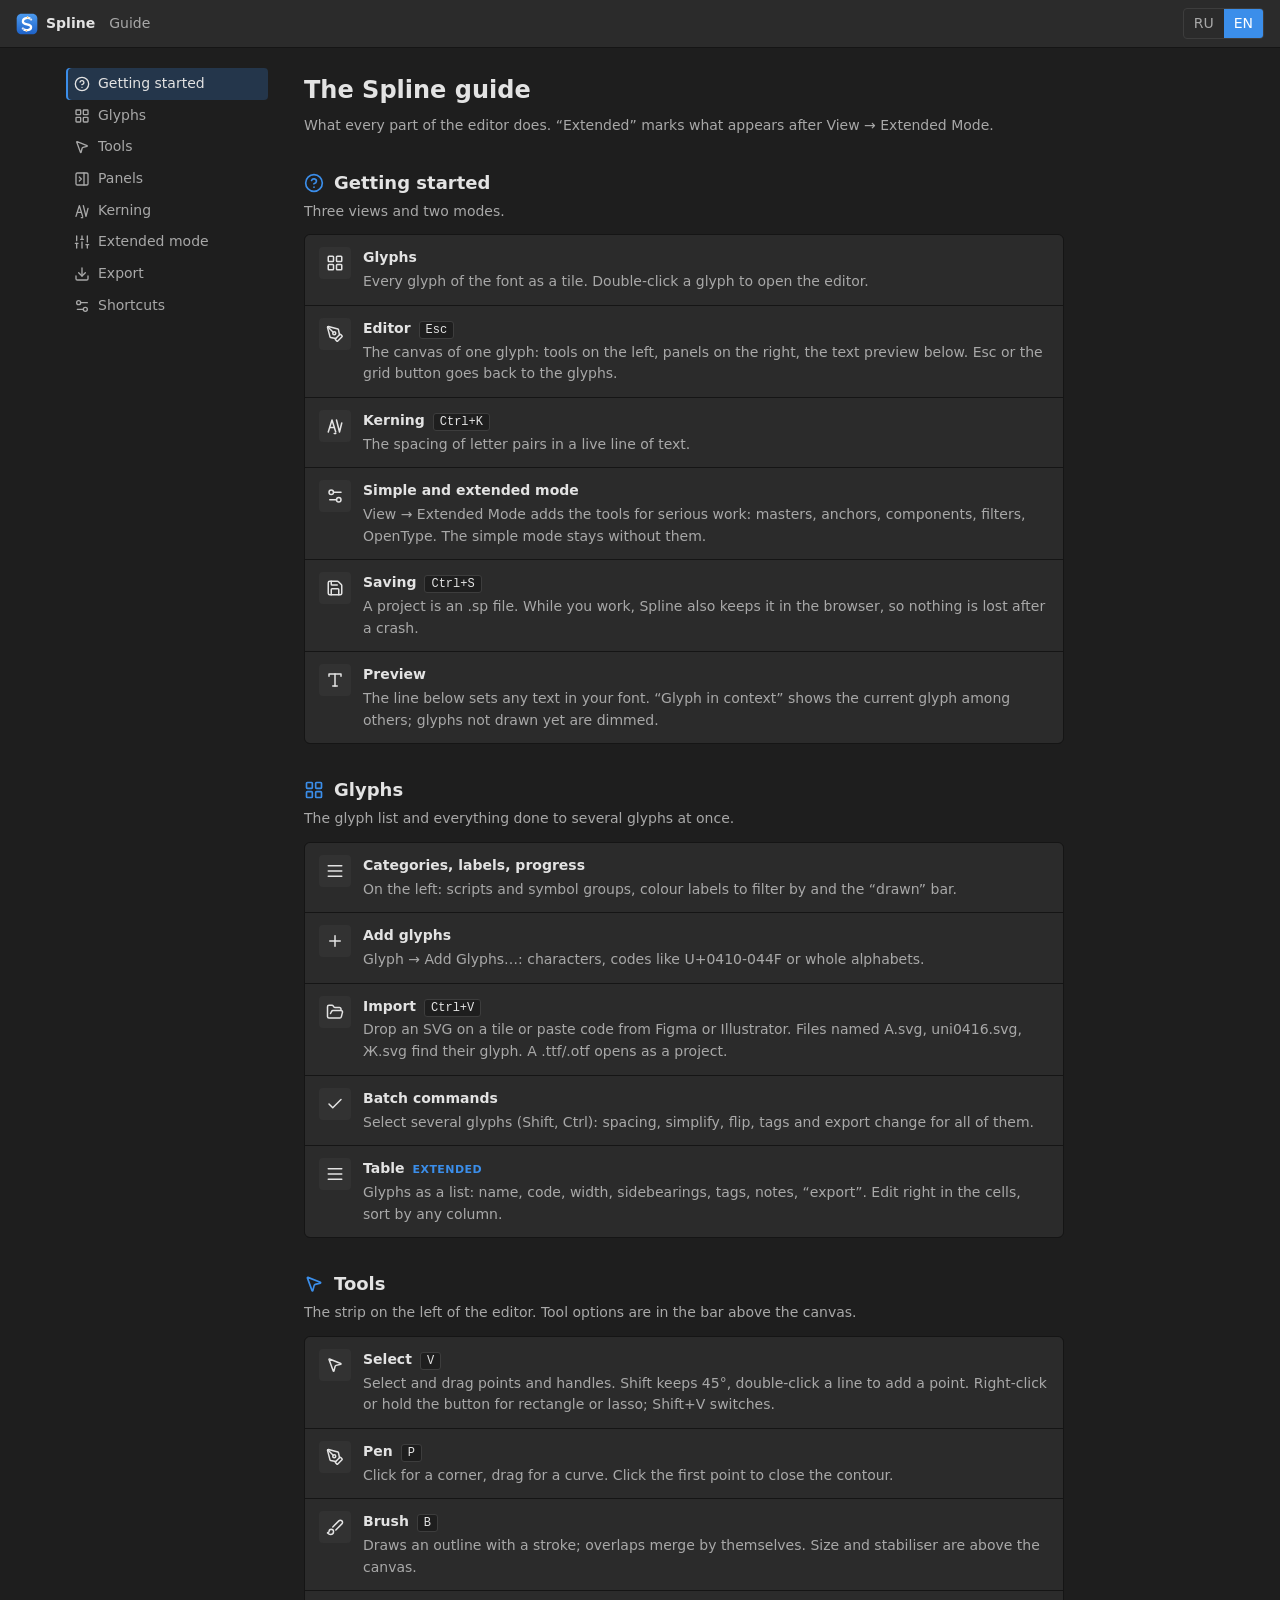
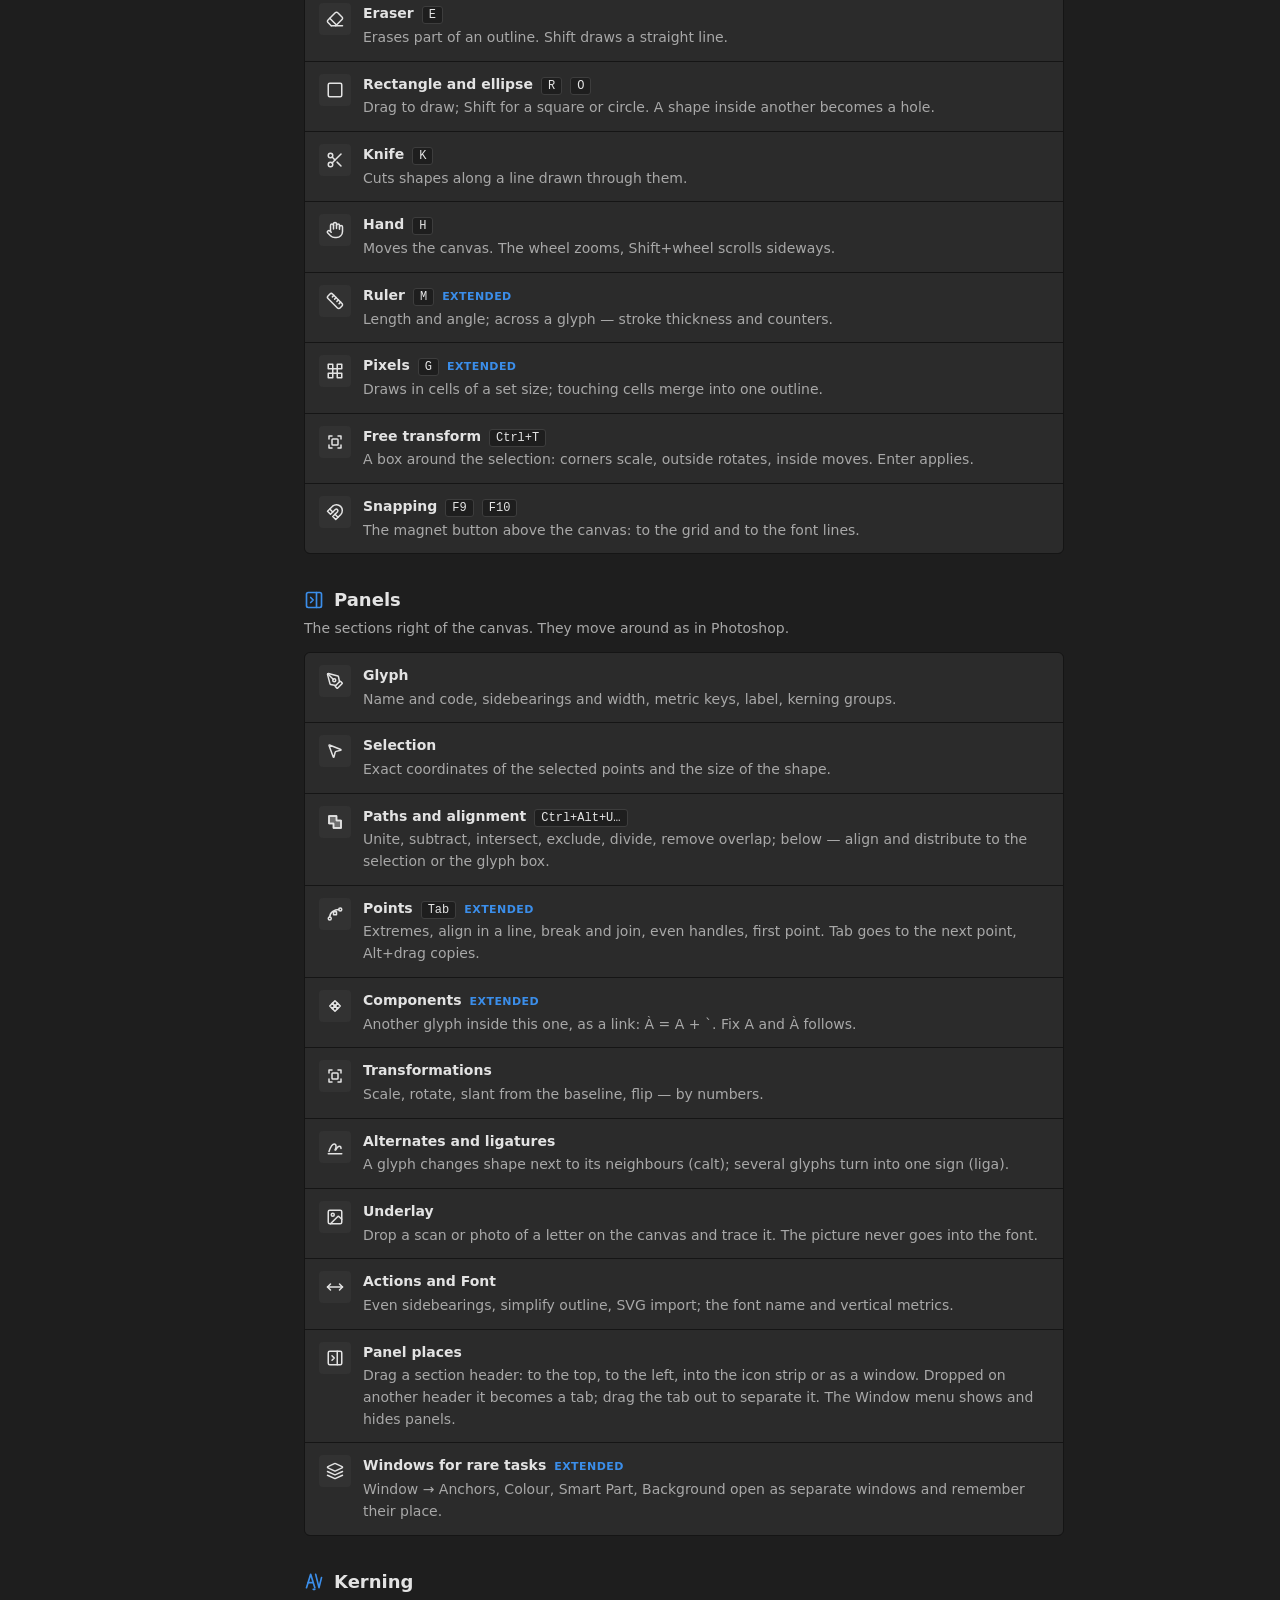
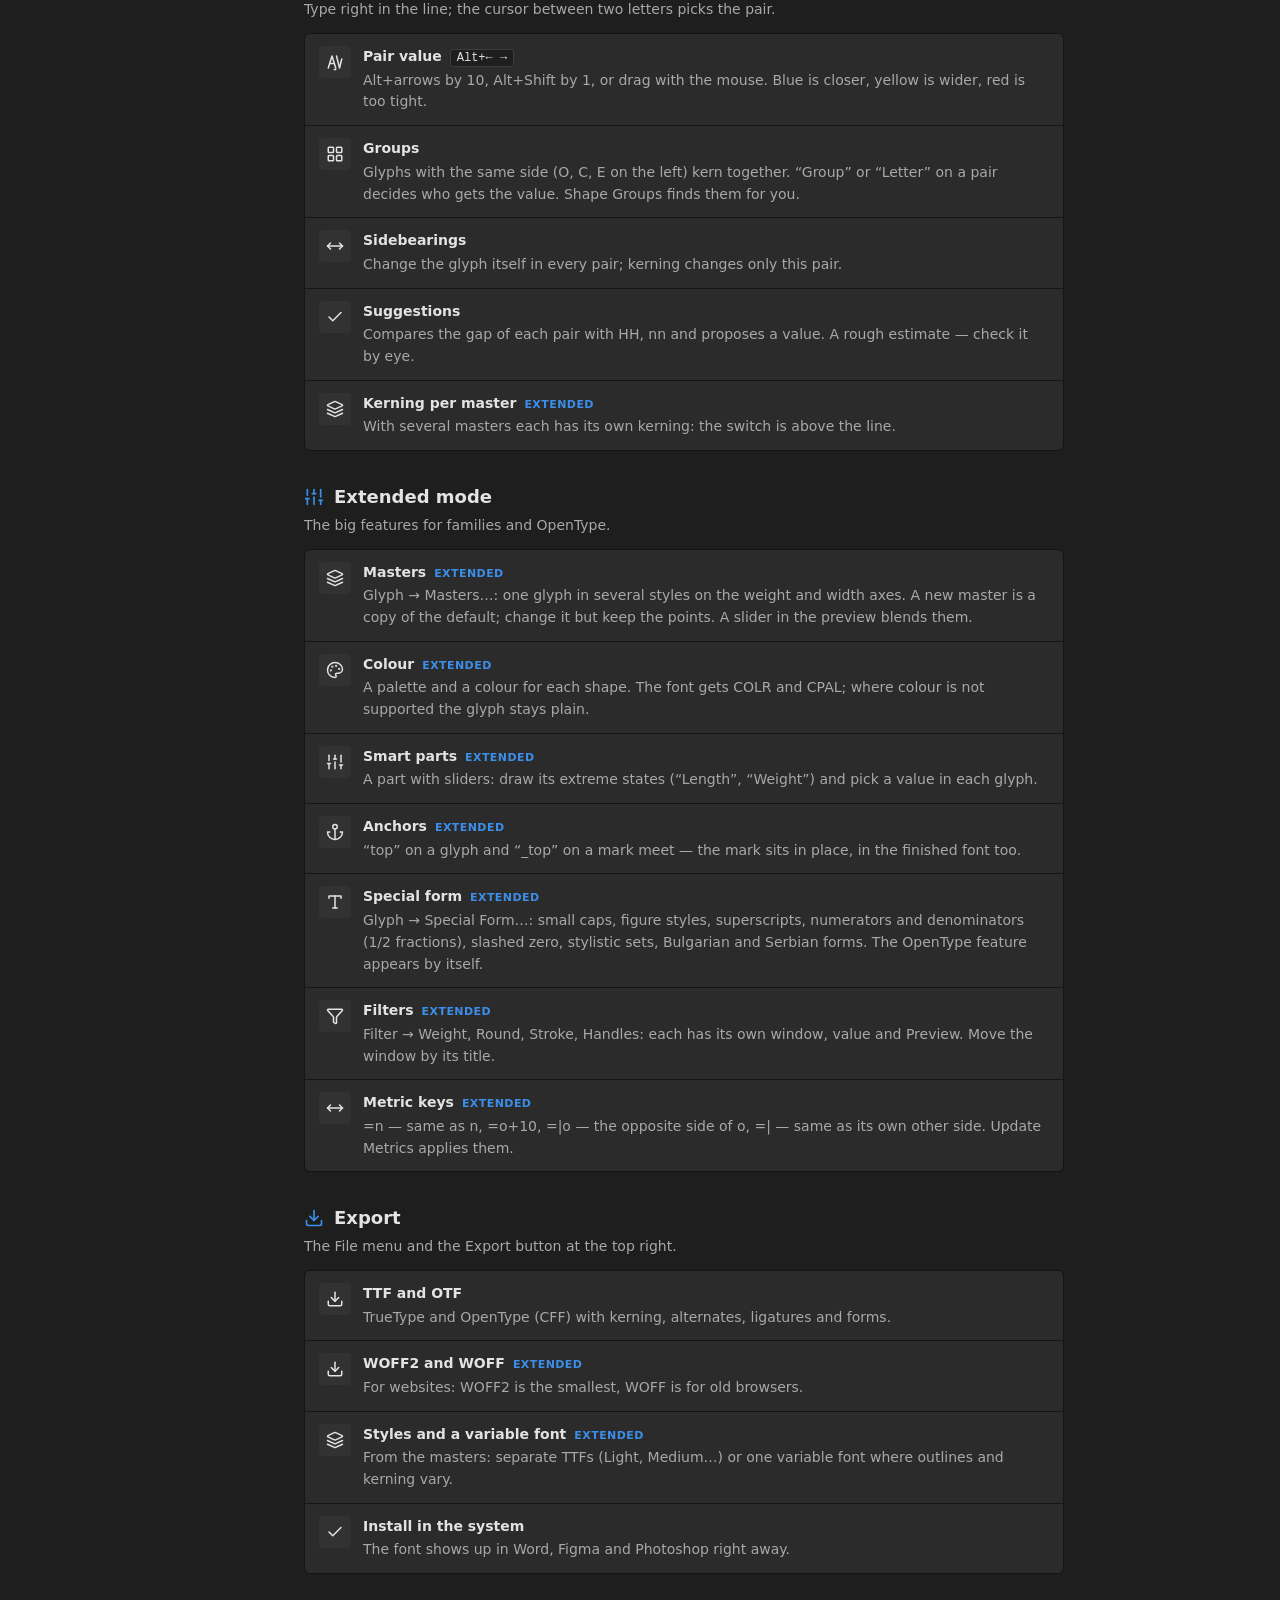
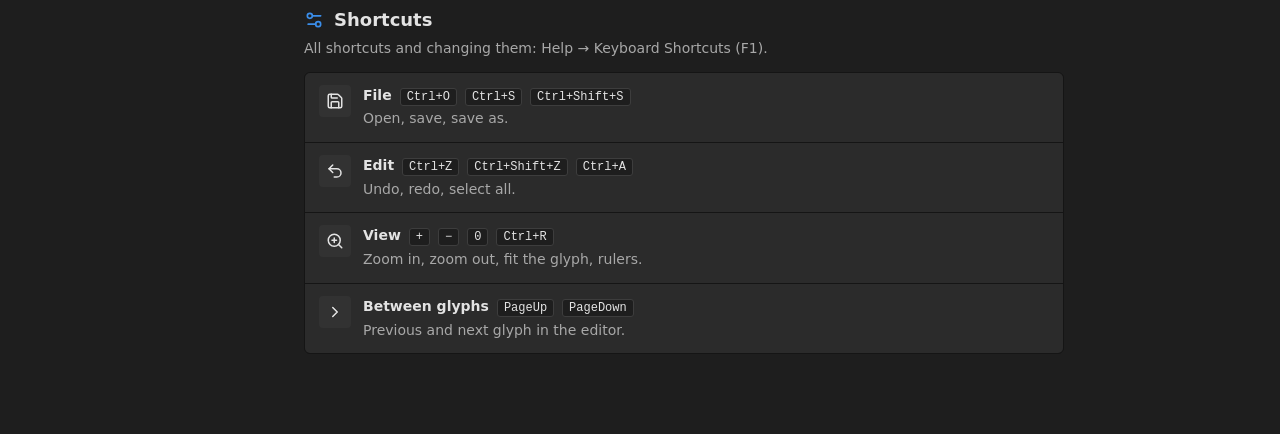
==== web/guide.html @ c0a8e8cb "Руководство: страница по всем разделам Spline («Справка → Руководство») Что делает каждый вид, инстр" ====
<!doctype html>
<html lang="ru">
<head>
  <meta charset="utf-8">
  <meta name="viewport" content="width=device-width, initial-scale=1">
  <title>Spline — руководство</title>
  <link rel="icon" href="favicon.svg" type="image/svg+xml">
  <link rel="stylesheet" href="css/guide.css">
  <script>
    // The theme of the app (same origin, same settings).
    try { document.documentElement.dataset.theme = localStorage.getItem('spline.theme') || 'dark'; } catch { document.documentElement.dataset.theme = 'dark'; }
  </script>
</head>
<body>
  <header class="top">
    <a class="brand" href="./"><img src="favicon.svg" alt="" width="22" height="22"><span>Spline</span></a>
    <span class="top-title" id="topTitle"></span>
    <div class="langs" role="group" aria-label="Language">
      <button type="button" data-lang="ru">RU</button>
      <button type="button" data-lang="en">EN</button>
    </div>
  </header>
  <div class="layout">
    <nav class="toc" id="toc" aria-label="Contents"></nav>
    <main id="guide"></main>
  </div>
  <script type="module" src="js/guide.js"></script>
</body>
</html>
---- web/css/guide.css ----
/* Spline guide: the app's colours (see app.css), a page to read. */
:root, :root[data-theme="dark"] {
  --bg: #1E1E1E; --panel: #2B2B2B; --panel-2: #323232; --raised: #3A3A3A;
  --line: #151515; --line-soft: #3D3D3D;
  --text: #E3E3E3; --text-2: #A8A8A8; --text-3: #8A8A8A;
  --accent: #3B8EEA; --accent-soft: rgba(59, 142, 234, 0.22); --focus: #6AB0FF;
  color-scheme: dark;
}
:root[data-theme="light"] {
  --bg: #D6D6D6; --panel: #F0F0F0; --panel-2: #E4E4E4; --raised: #DADADA;
  --line: #B4B4B4; --line-soft: #CDCDCD;
  --text: #1C1C1C; --text-2: #4A4A4A; --text-3: #666666;
  --accent: #1F6FD1; --accent-soft: rgba(31, 111, 209, 0.16); --focus: #1F6FD1;
  color-scheme: light;
}
* { box-sizing: border-box; }
html { scroll-padding-top: 64px; }
body {
  margin: 0; background: var(--bg); color: var(--text);
  font: 14px/1.55 "Segoe UI", system-ui, -apple-system, sans-serif;
}
:focus-visible { outline: 2px solid var(--focus); outline-offset: 2px; }
a { color: var(--accent); }

.top {
  position: sticky; top: 0; z-index: 2; display: flex; align-items: center; gap: 14px;
  height: 48px; padding: 0 16px; background: var(--panel); border-bottom: 1px solid var(--line);
}
.brand { display: flex; align-items: center; gap: 8px; color: var(--text); text-decoration: none; font-weight: 600; }
.top-title { color: var(--text-2); min-width: 0; overflow: hidden; text-overflow: ellipsis; white-space: nowrap; }
.langs { margin-left: auto; display: flex; border: 1px solid var(--line-soft); border-radius: 4px; overflow: hidden; }
.langs button { border: 0; background: none; color: var(--text-2); padding: 4px 10px; font: inherit; cursor: pointer; }
.langs button[aria-pressed="true"] { background: var(--accent); color: #fff; }

.layout { display: grid; grid-template-columns: 230px minmax(0, 1fr); max-width: 1180px; margin: 0 auto; }
.toc { position: sticky; top: 48px; align-self: start; max-height: calc(100vh - 48px); overflow: auto; padding: 20px 12px 20px 16px; }
.toc a { display: flex; align-items: center; gap: 8px; padding: 5px 8px; border-radius: 4px; color: var(--text-2); text-decoration: none; }
.toc a:hover { background: var(--raised); color: var(--text); }
.toc a[aria-current="true"] { background: var(--accent-soft); color: var(--text); box-shadow: inset 2px 0 0 var(--accent); }
.toc svg { flex: none; }

main { padding: 24px 24px 80px; min-width: 0; }
.intro { max-width: 760px; color: var(--text-2); margin: 0 0 8px; }
h1 { font-size: 24px; margin: 0 0 6px; }
section { max-width: 760px; margin-top: 28px; padding-top: 4px; }
h2 { display: flex; align-items: center; gap: 10px; font-size: 18px; margin: 0 0 4px; }
h2 svg { color: var(--accent); }
.lead { color: var(--text-2); margin: 0 0 12px; }
.items { display: grid; gap: 1px; background: var(--line); border: 1px solid var(--line); border-radius: 6px; overflow: hidden; }
.item { display: grid; grid-template-columns: 32px minmax(0, 1fr); gap: 12px; padding: 12px 14px; background: var(--panel); }
.item .ic { width: 32px; height: 32px; display: grid; place-items: center; border-radius: 4px; background: var(--panel-2); color: var(--text); }
.item h3 { display: flex; flex-wrap: wrap; align-items: baseline; gap: 8px; margin: 0; font-size: 14px; }
.item p { margin: 2px 0 0; color: var(--text-2); }
.ext { font-size: 11px; font-weight: 600; text-transform: uppercase; letter-spacing: 0.04em; color: var(--accent); }
kbd {
  font: 12px ui-monospace, "Cascadia Mono", Consolas, monospace; padding: 1px 6px; border-radius: 3px;
  background: var(--bg); border: 1px solid var(--line-soft); color: var(--text); white-space: nowrap;
}

@media (max-width: 760px) {
  .layout { grid-template-columns: minmax(0, 1fr); }
  .toc { position: static; max-height: none; display: flex; gap: 4px; overflow-x: auto; padding: 10px 16px; border-bottom: 1px solid var(--line); }
  .toc a { white-space: nowrap; }
  main { padding: 16px 16px 60px; }
}
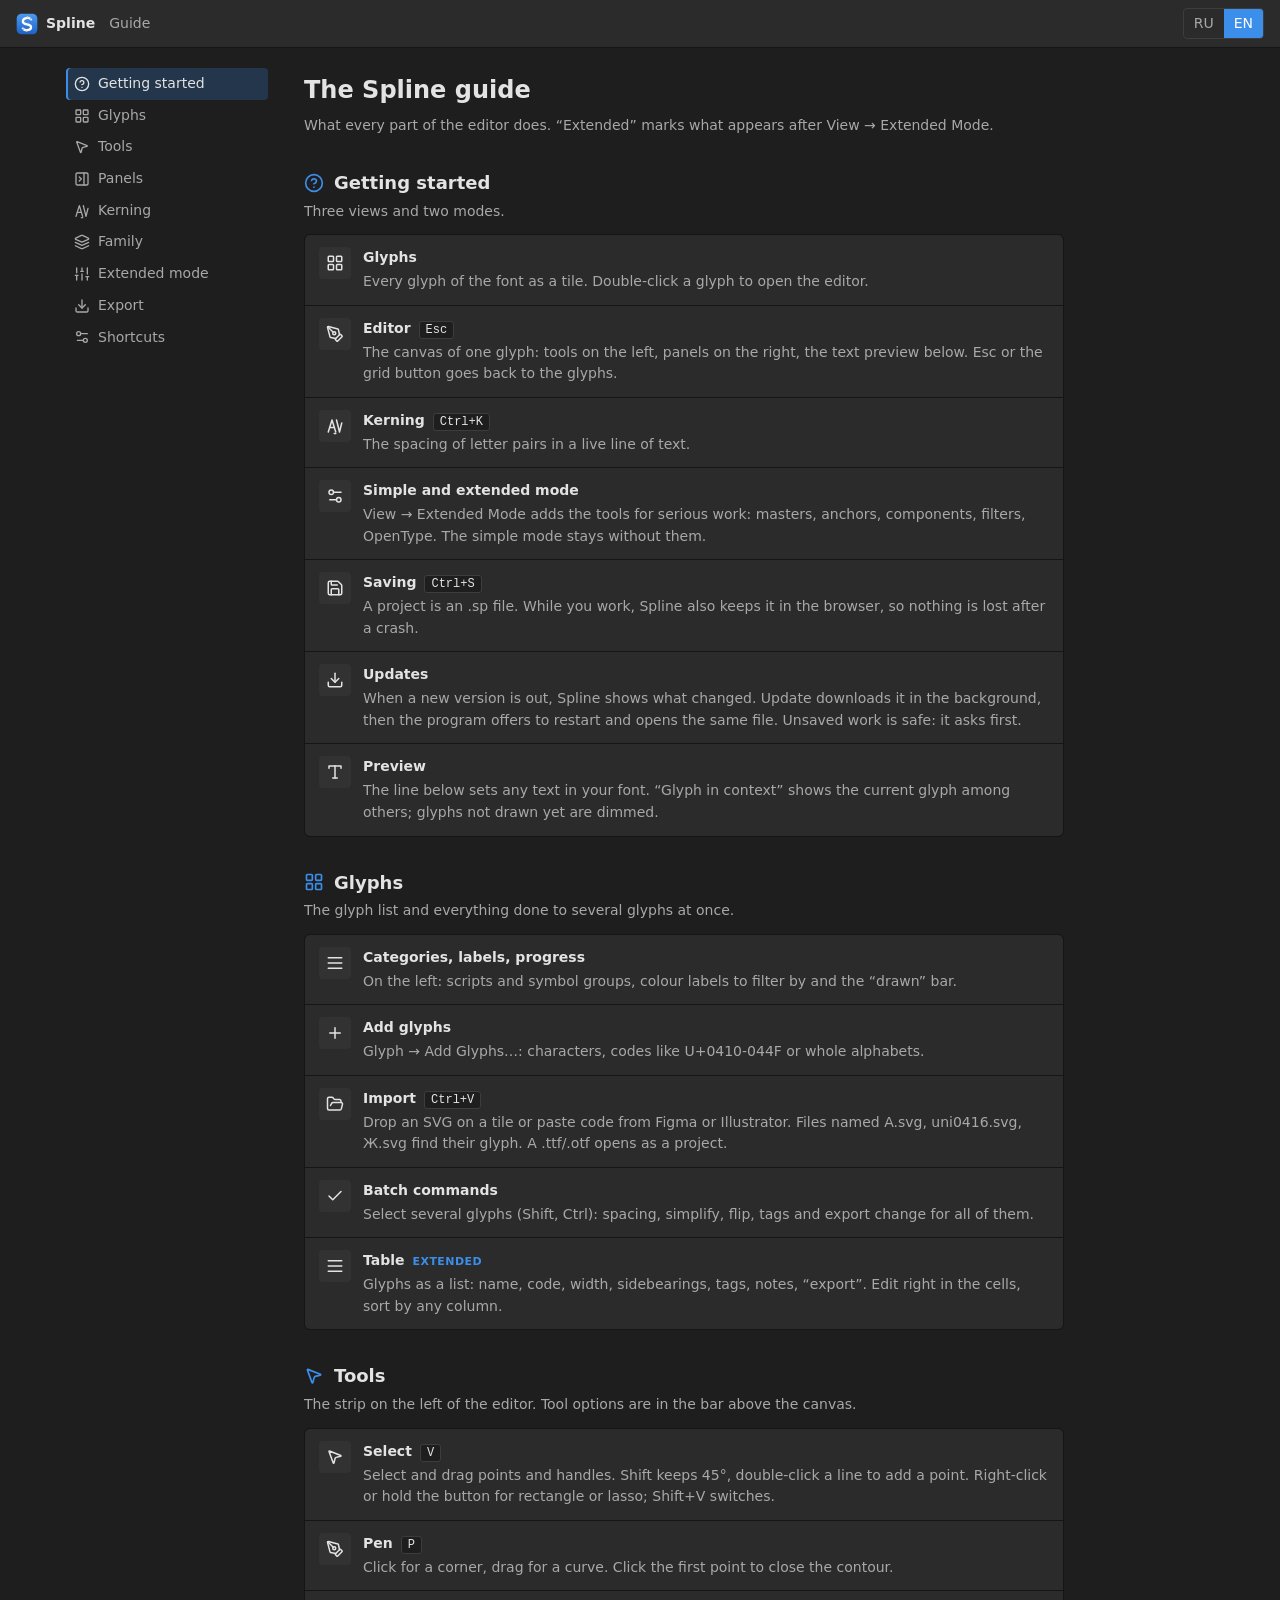
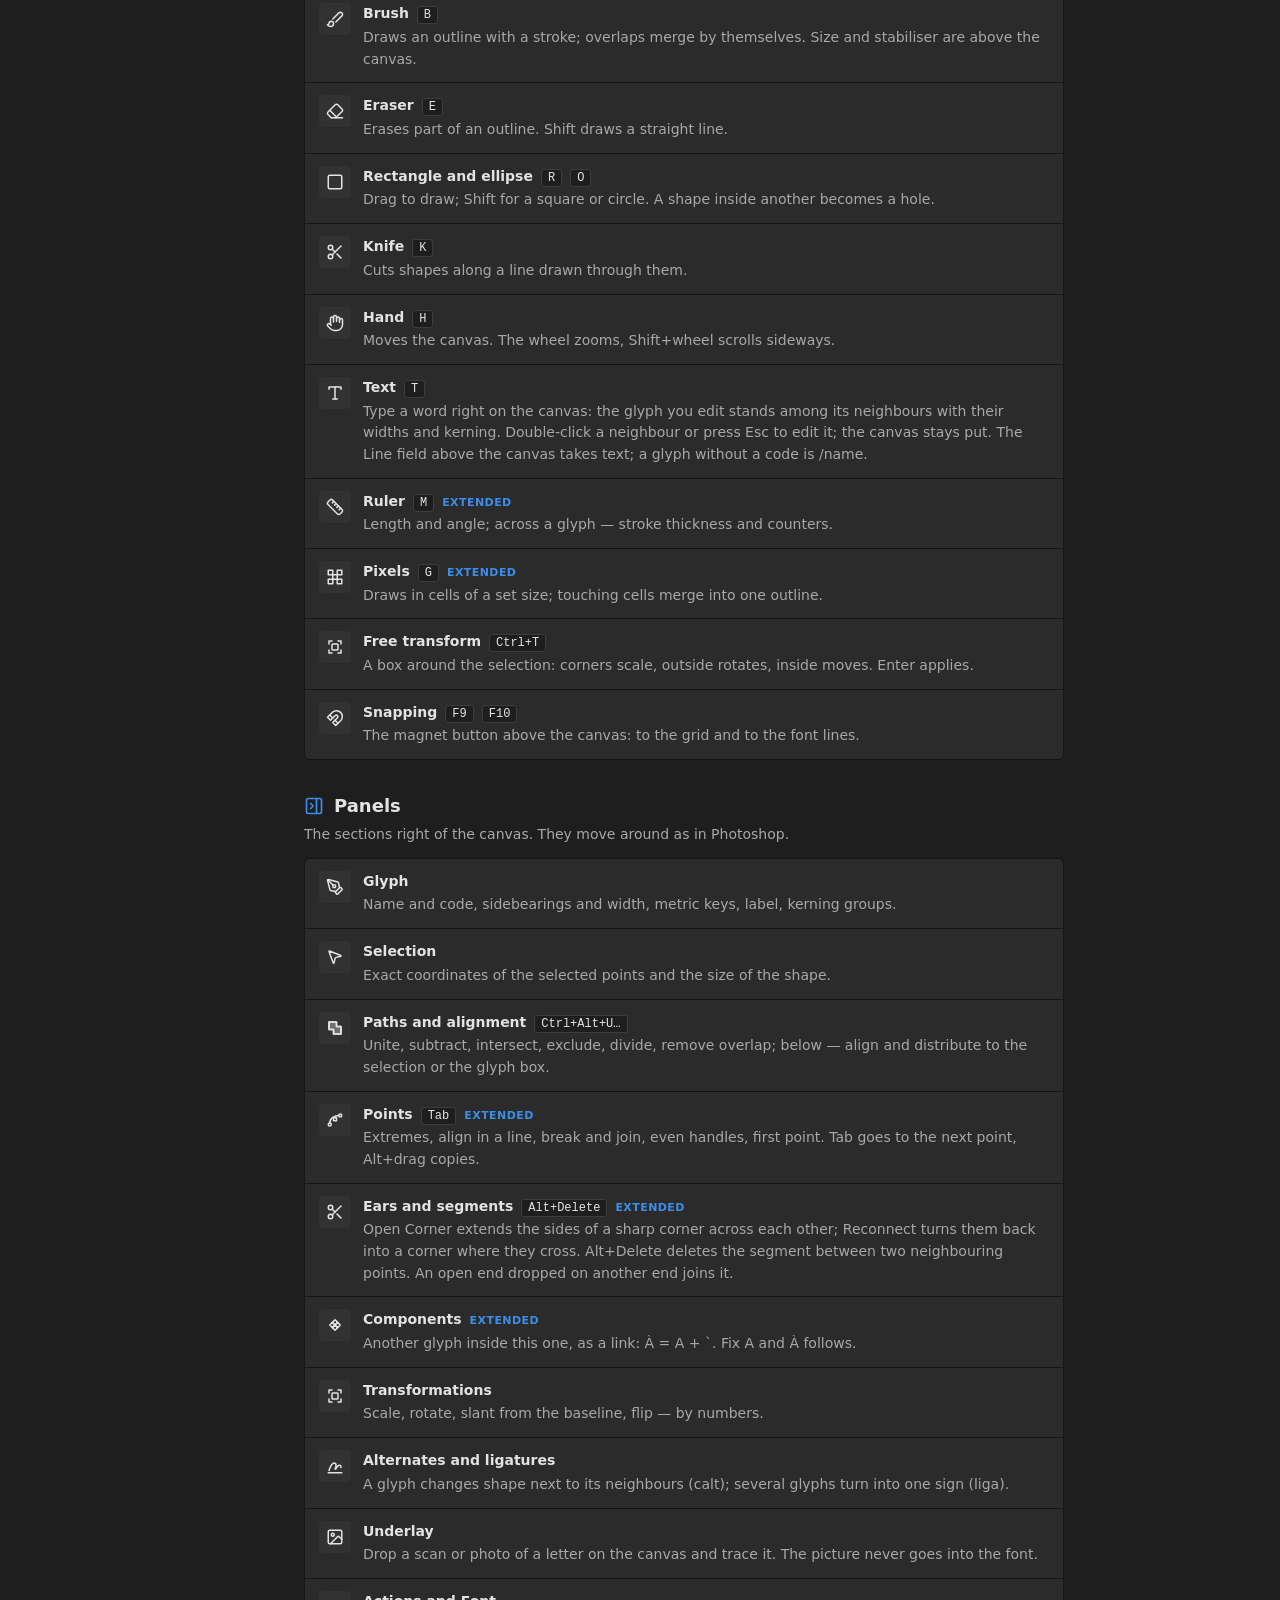
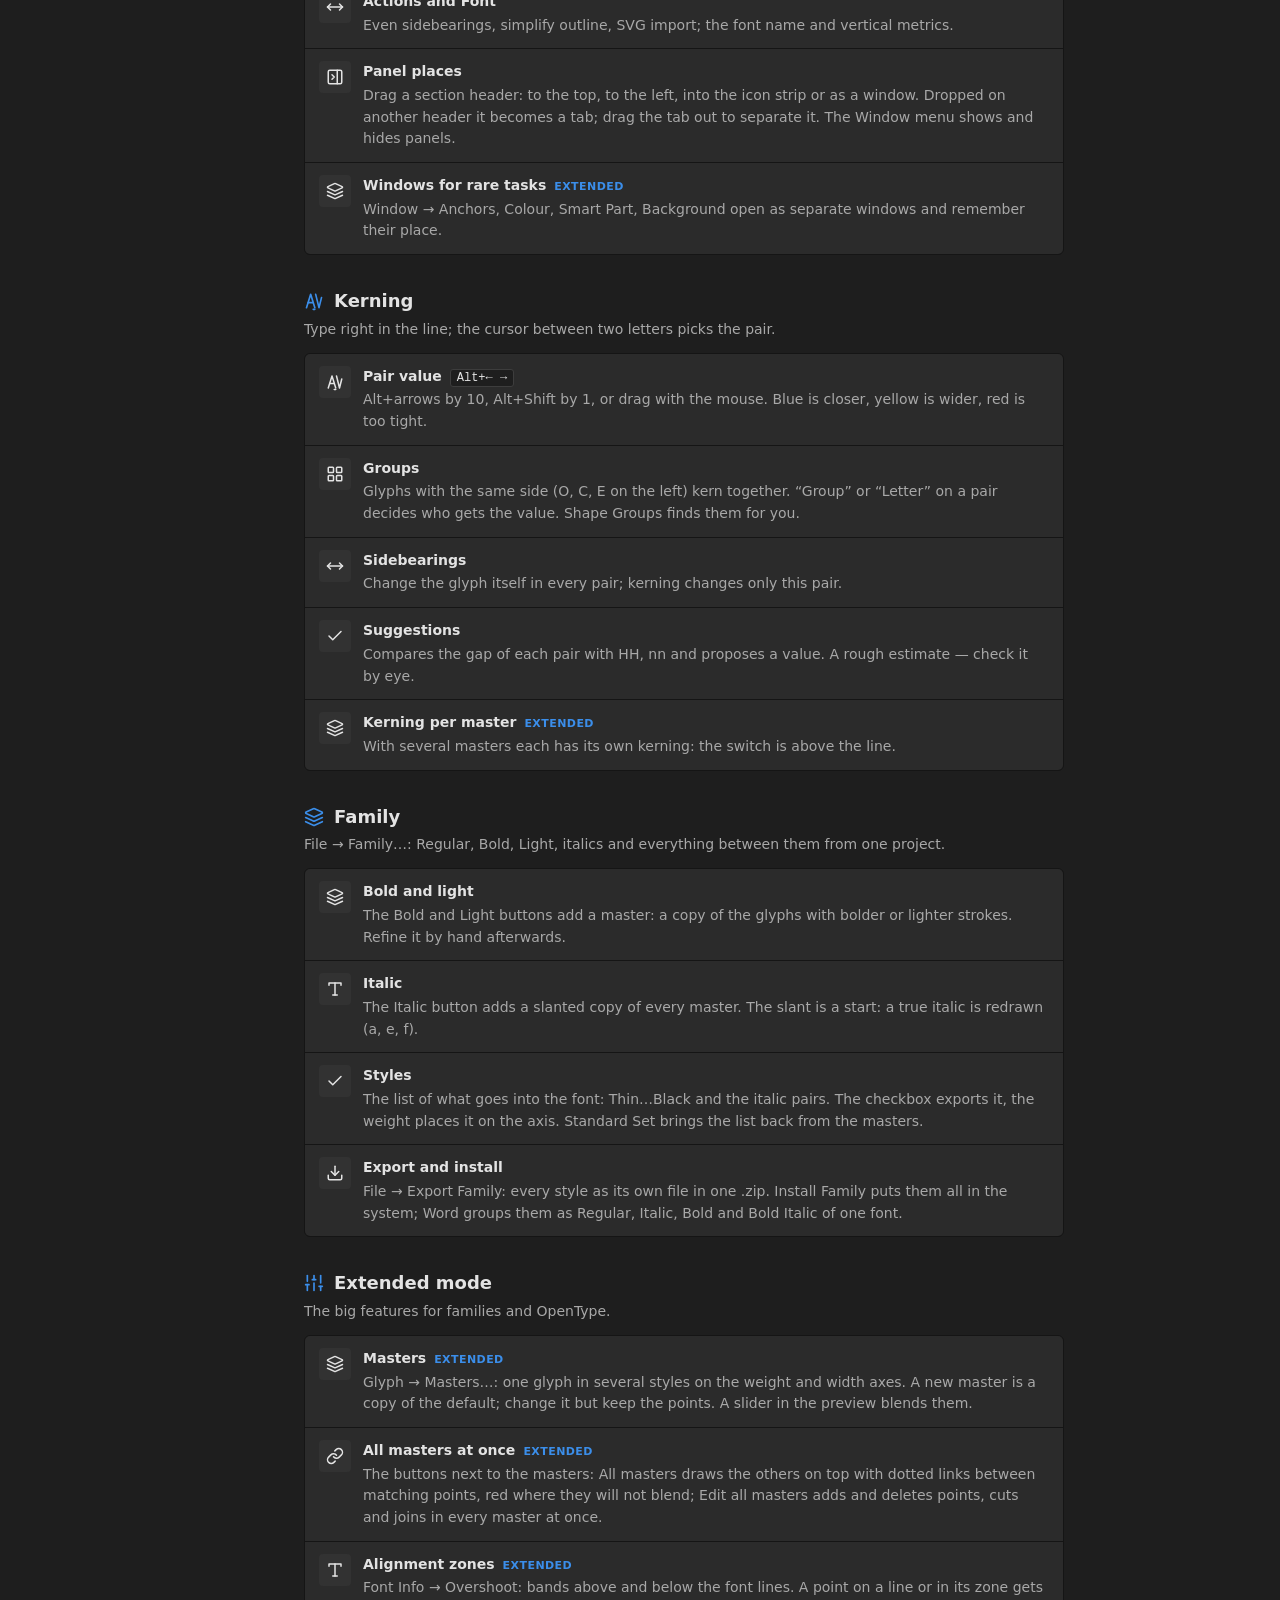
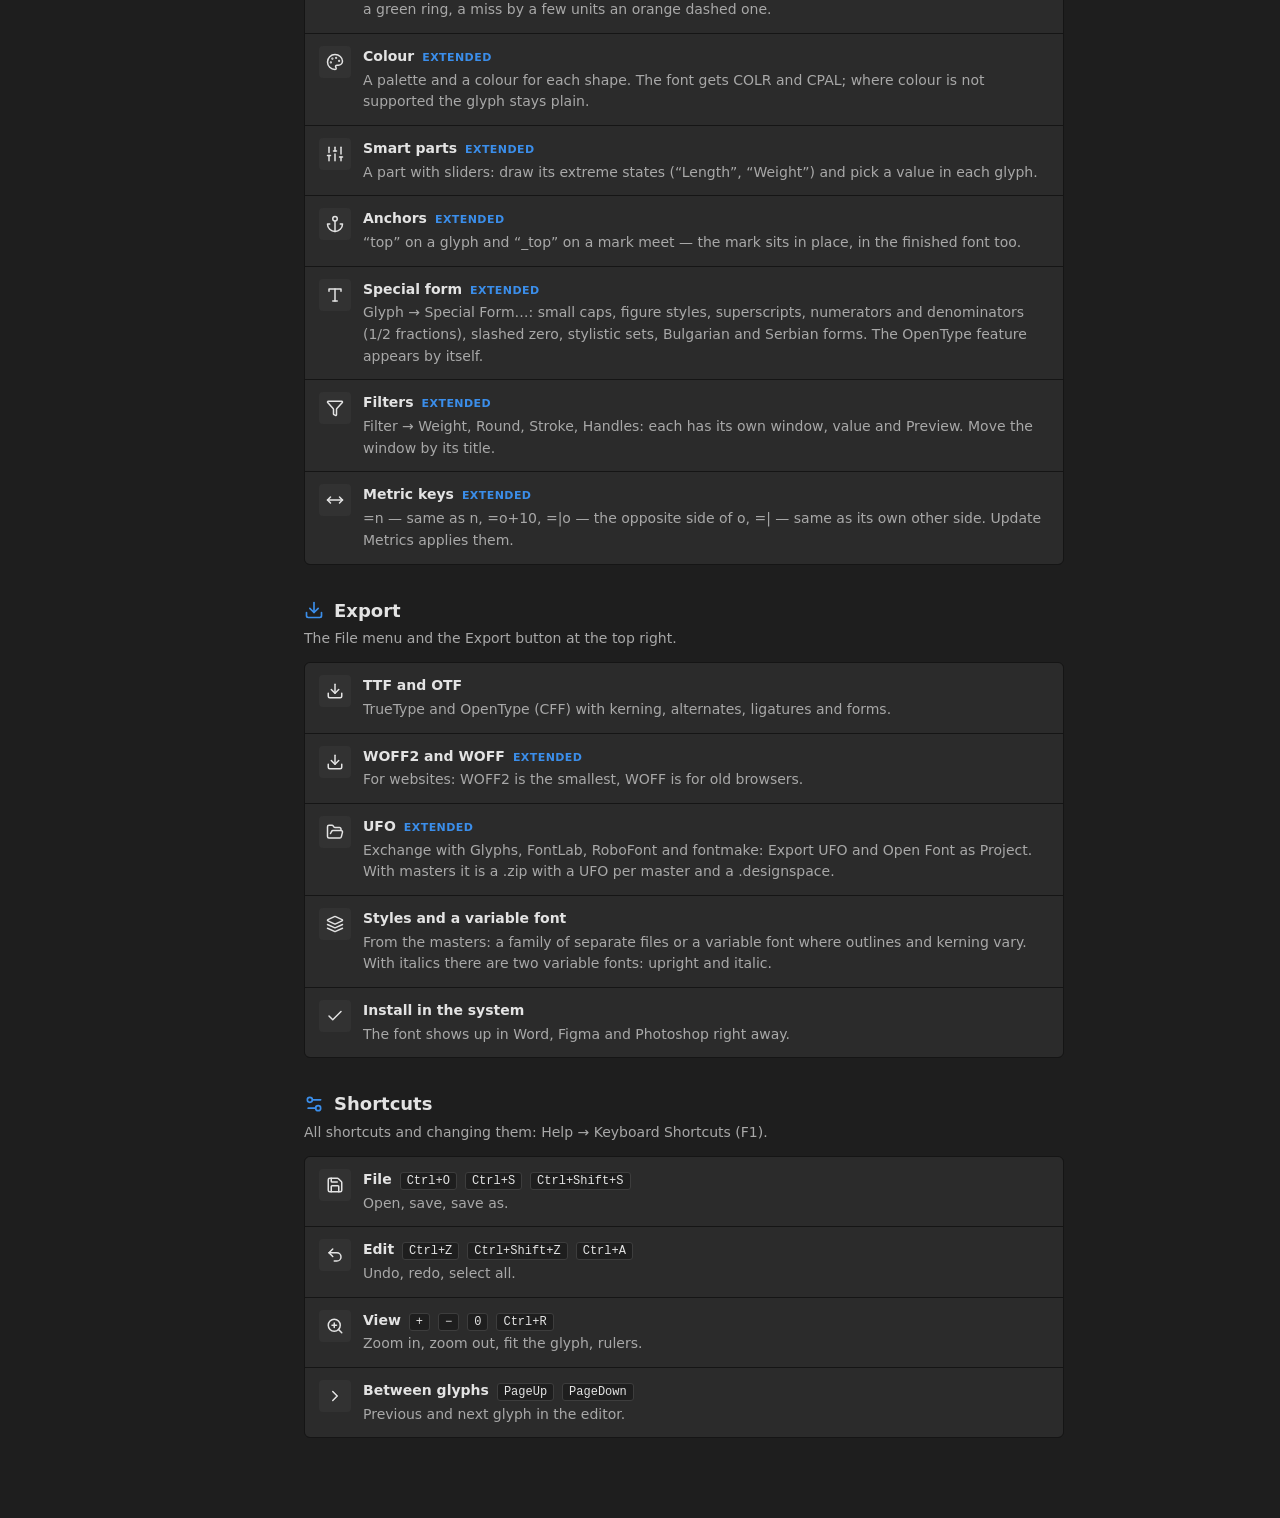
==== commit 474bcaa7: "Вставленный SVG ничего не загружает и не уводит окно / An imported SVG loads nothing and cannot navi" ====
--- a/web/guide.html
+++ b/web/guide.html
@@ -6,10 +6,7 @@
   <title>Spline — руководство</title>
   <link rel="icon" href="favicon.svg" type="image/svg+xml">
   <link rel="stylesheet" href="css/guide.css">
-  <script>
-    // The theme of the app (same origin, same settings).
-    try { document.documentElement.dataset.theme = localStorage.getItem('spline.theme') || 'dark'; } catch { document.documentElement.dataset.theme = 'dark'; }
-  </script>
+  <script src="js/guide-theme.js"></script>
 </head>
 <body>
   <header class="top">
